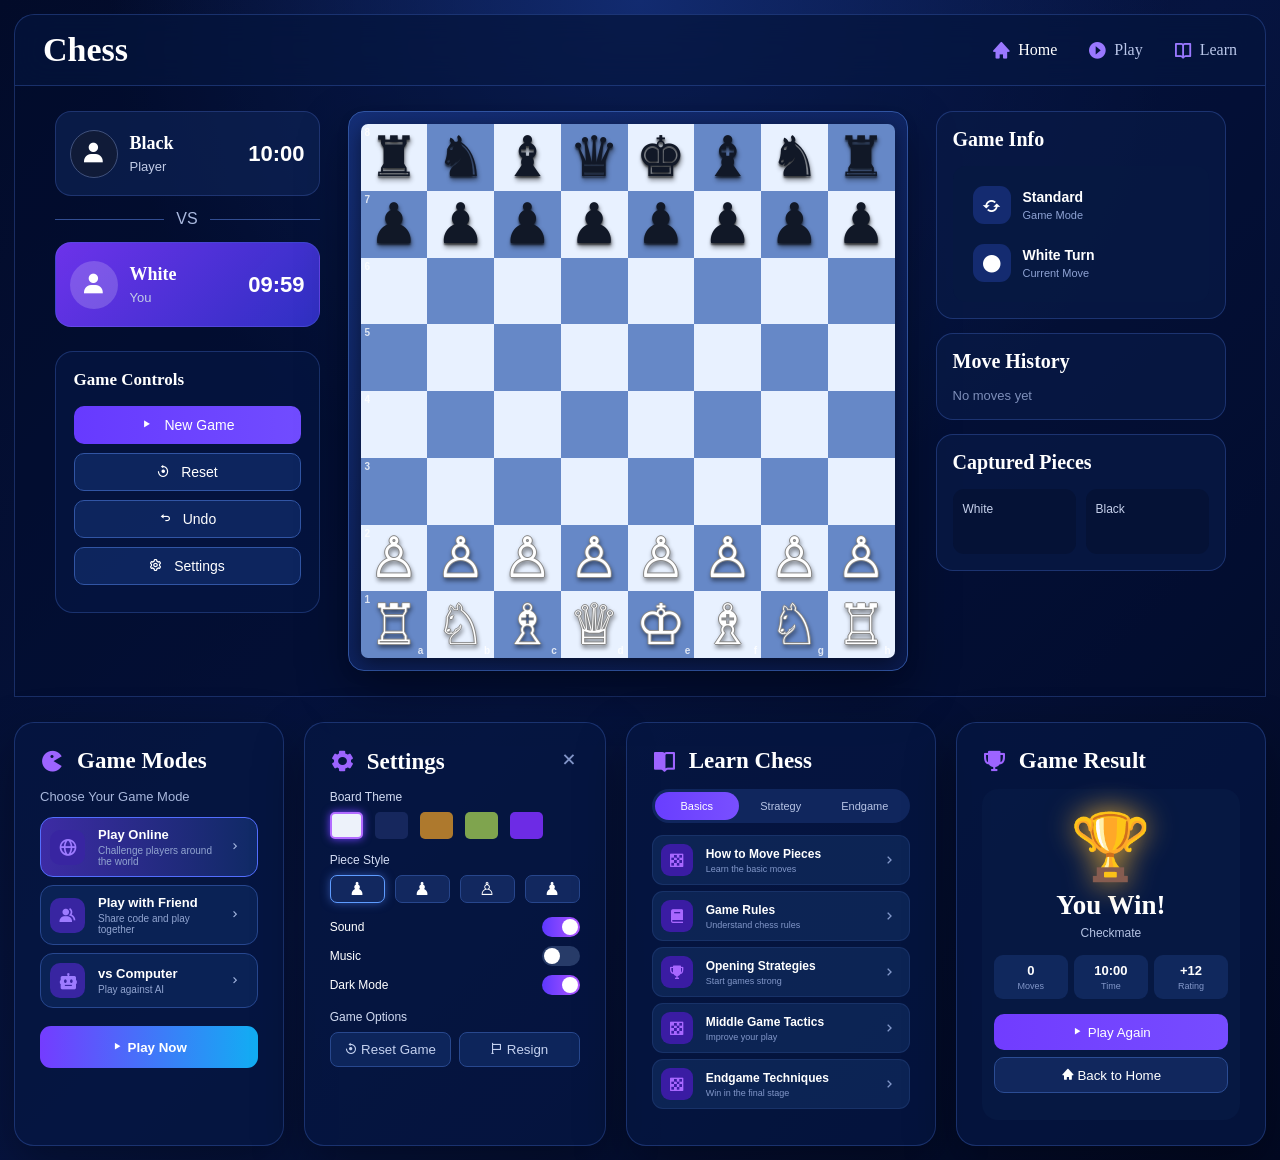
==== chess/index.html @ 4b5cb2f8 "chesss" ====
<!doctype html>
<html lang="en">
  <head>
    <meta charset="UTF-8" />
    <meta name="viewport" content="width=device-width, initial-scale=1.0" />

    <title>Chess Game</title>

    <link rel="stylesheet" href="chess.css" />

    <!-- Favicon -->
    <link rel="shortcut icon" href="image/logo.jpg" type="image/x-icon" />

    <!-- Boxicons -->
    <link
      href="https://unpkg.com/boxicons@2.1.4/css/boxicons.min.css"
      rel="stylesheet"
    />
  </head>

  <body>
    <div class="app">
      <!-- ================= HEADER ================= -->
      <header class="header">
        <div class="logo">
          <span>Chess</span>
        </div>

        <nav class="nav">
          <a class="active" href="../chooseGames.html">
            <i class="bx bxs-home"></i>
            Home
          </a>

          <a href="#game">
            <i class="bx bxs-caret-right-circle"></i>
            Play
          </a>

          <a href="#learn">
            <i class="bx bx-book-open"></i>
            Learn
          </a>
        </nav>
      </header>

      <!-- ================= MAIN GAME ================= -->
      <main class="main">
        <!-- LEFT PANEL -->
        <section class="left-panel">
          <!-- BLACK PLAYER -->
          <div class="player-card black-player">
            <div class="player-info">
              <div class="player-avatar black-avatar">
                <i class="bx bxs-user"></i>
              </div>

              <div>
                <h3>Black</h3>
                <span>Player</span>
              </div>
            </div>

            <div class="timer" id="blackTimer">10:00</div>
          </div>

          <div class="vs">
            <span></span>
            VS
            <span></span>
          </div>

          <!-- WHITE PLAYER -->
          <div class="player-card white-player">
            <div class="player-info">
              <div class="player-avatar white-avatar">
                <i class="bx bxs-user"></i>
              </div>

              <div>
                <h3>White</h3>
                <span>You</span>
              </div>
            </div>

            <div class="timer" id="whiteTimer">10:00</div>
          </div>

          <!-- GAME CONTROLS -->
          <div class="control-box">
            <h3>Game Controls</h3>

            <button class="main-btn" id="newGameBtn">
              <i class="bx bx-play"></i>
              New Game
            </button>

            <button class="control-btn" id="resetBtn">
              <i class="bx bx-reset"></i>
              Reset
            </button>

            <button class="control-btn" id="undoBtn">
              <i class="bx bx-undo"></i>
              Undo
            </button>

            <button class="control-btn" id="settingsBtn">
              <i class="bx bx-cog"></i>
              Settings
            </button>
          </div>
        </section>

        <!-- ================= BOARD ================= -->
        <section class="board-section" id="game">
          <div class="board-container">
            <div class="board" id="board"></div>
          </div>

          <div class="mobile-turn" id="mobileTurn">White's Turn</div>
        </section>

        <!-- ================= RIGHT PANEL ================= -->
        <section class="right-panel">
          <!-- GAME INFO -->
          <div class="info-card">
            <div class="card-title">
              <h2>Game Info</h2>
              <i class="bx bx-chess"></i>
            </div>

            <div class="game-info">
              <div class="info-row">
                <div class="info-icon">
                  <i class="bx bx-refresh"></i>
                </div>

                <div>
                  <strong>Standard</strong>
                  <span>Game Mode</span>
                </div>
              </div>

              <div class="info-row">
                <div class="info-icon">
                  <i class="bx bxs-circle"></i>
                </div>

                <div>
                  <strong id="turnText">White Turn</strong>
                  <span>Current Move</span>
                </div>
              </div>
            </div>
          </div>

          <!-- MOVE HISTORY -->
          <div class="info-card history-card">
            <div class="card-title">
              <h2>Move History</h2>
            </div>

            <div class="history" id="moveHistory">
              <p class="empty-history">No moves yet</p>
            </div>
          </div>

          <!-- CAPTURED -->
          <div class="info-card">
            <div class="card-title">
              <h2>Captured Pieces</h2>
            </div>

            <div class="captured-container">
              <div class="captured-side">
                <span>White</span>

                <div id="whiteCaptured" class="captured-pieces"></div>
              </div>

              <div class="captured-side">
                <span>Black</span>

                <div id="blackCaptured" class="captured-pieces"></div>
              </div>
            </div>
          </div>
        </section>
      </main>

      <!-- ================= BOTTOM SECTION ================= -->

      <section class="bottom-section">
        <!-- GAME MODES -->
        <div class="bottom-card modes-card">
          <div class="bottom-title">
            <i class="bx bxs-game"></i>
            <h2>Game Modes</h2>
          </div>

          <p class="subtitle">Choose Your Game Mode</p>

          <button class="mode-option active" data-mode="online">
            <div class="mode-icon">
              <i class="bx bx-globe"></i>
            </div>

            <div>
              <strong>Play Online</strong>
              <span>Challenge players around the world</span>
            </div>

            <i class="bx bx-chevron-right"></i>
          </button>

          <button class="mode-option" data-mode="friend">
            <div class="mode-icon">
              <i class="bx bxs-group"></i>
            </div>

            <div>
              <strong>Play with Friend</strong>
              <span>Share code and play together</span>
            </div>

            <i class="bx bx-chevron-right"></i>
          </button>

          <button class="mode-option" data-mode="computer">
            <div class="mode-icon">
              <i class="bx bxs-bot"></i>
            </div>

            <div>
              <strong>vs Computer</strong>
              <span>Play against AI</span>
            </div>

            <i class="bx bx-chevron-right"></i>
          </button>

          <button class="play-now" id="playNowBtn">
            <i class="bx bx-play"></i>
            Play Now
          </button>
        </div>

        <!-- SETTINGS -->
        <div class="bottom-card settings-card" id="settingsPanel">
          <div class="bottom-title">
            <i class="bx bxs-cog"></i>

            <h2>Settings</h2>

            <button id="closeSettings">
              <i class="bx bx-x"></i>
            </button>
          </div>

          <div class="setting-group">
            <label>Board Theme</label>

            <div class="theme-options">
              <button
                class="board-theme selected"
                data-theme="classic"
              ></button>

              <button class="board-theme blue" data-theme="blue"></button>

              <button class="board-theme brown" data-theme="brown"></button>

              <button class="board-theme green" data-theme="green"></button>

              <button class="board-theme purple" data-theme="purple"></button>
            </div>
          </div>

          <div class="setting-group">
            <label>Piece Style</label>

            <div class="piece-options">
              <button class="piece-style selected" data-style="classic">
                ♟
              </button>

              <button class="piece-style" data-style="simple">♟</button>

              <button class="piece-style" data-style="outline">♙</button>

              <button class="piece-style" data-style="unicode">♟</button>
            </div>
          </div>

          <div class="toggle-row">
            <span>Sound</span>

            <label class="switch">
              <input type="checkbox" id="soundToggle" checked />
              <span class="slider"></span>
            </label>
          </div>

          <div class="toggle-row">
            <span>Music</span>

            <label class="switch">
              <input type="checkbox" id="musicToggle" />
              <span class="slider"></span>
            </label>
          </div>

          <div class="toggle-row">
            <span>Dark Mode</span>

            <label class="switch">
              <input type="checkbox" id="darkToggle" checked />
              <span class="slider"></span>
            </label>
          </div>

          <div class="game-options">
            <span>Game Options</span>

            <div>
              <button id="resetGameBtn">
                <i class="bx bx-reset"></i>
                Reset Game
              </button>

              <button id="resignBtn">
                <i class="bx bx-flag"></i>
                Resign
              </button>
            </div>
          </div>
        </div>

        <!-- LEARN -->
        <div class="bottom-card learn-card" id="learn">
          <div class="bottom-title">
            <i class="bx bxs-book-open"></i>

            <h2>Learn Chess</h2>
          </div>

          <div class="learn-tabs">
            <button class="active">Basics</button>
            <button>Strategy</button>
            <button>Endgame</button>
          </div>

          <div class="learn-item">
            <div class="learn-icon">
              <i class="bx bxs-chess"></i>
            </div>

            <div>
              <strong>How to Move Pieces</strong>
              <span>Learn the basic moves</span>
            </div>

            <i class="bx bx-chevron-right"></i>
          </div>

          <div class="learn-item">
            <div class="learn-icon">
              <i class="bx bxs-book"></i>
            </div>

            <div>
              <strong>Game Rules</strong>
              <span>Understand chess rules</span>
            </div>

            <i class="bx bx-chevron-right"></i>
          </div>

          <div class="learn-item">
            <div class="learn-icon">
              <i class="bx bxs-trophy"></i>
            </div>

            <div>
              <strong>Opening Strategies</strong>
              <span>Start games strong</span>
            </div>

            <i class="bx bx-chevron-right"></i>
          </div>

          <div class="learn-item">
            <div class="learn-icon">
              <i class="bx bxs-chess"></i>
            </div>

            <div>
              <strong>Middle Game Tactics</strong>
              <span>Improve your play</span>
            </div>

            <i class="bx bx-chevron-right"></i>
          </div>

          <div class="learn-item">
            <div class="learn-icon">
              <i class="bx bxs-chess"></i>
            </div>

            <div>
              <strong>Endgame Techniques</strong>
              <span>Win in the final stage</span>
            </div>

            <i class="bx bx-chevron-right"></i>
          </div>
        </div>

        <!-- RESULT -->
        <div class="bottom-card result-card" id="resultCard">
          <div class="bottom-title">
            <i class="bx bxs-trophy"></i>

            <h2>Game Result</h2>
          </div>

          <div class="result-content">
            <div class="trophy">🏆</div>

            <h1 id="resultTitle">You Win!</h1>

            <p id="resultReason">Checkmate</p>

            <div class="result-stats">
              <div>
                <strong id="resultMoves">0</strong>
                <span>Moves</span>
              </div>

              <div>
                <strong id="resultTime">10:00</strong>
                <span>Time</span>
              </div>

              <div>
                <strong>+12</strong>
                <span>Rating</span>
              </div>
            </div>

            <button class="play-again" id="playAgainBtn">
              <i class="bx bx-play"></i>
              Play Again
            </button>

            <button class="home-btn">
              <i class="bx bxs-home"></i>
              Back to Home
            </button>
          </div>
        </div>
      </section>
    </div>

    <!-- PROMOTION MODAL -->
    <div class="promotion-modal" id="promotionModal">
      <div class="promotion-box">
        <h2>Choose Promotion</h2>

        <div class="promotion-options">
          <button data-piece="q">♕</button>
          <button data-piece="r">♖</button>
          <button data-piece="b">♗</button>
          <button data-piece="n">♘</button>
        </div>
      </div>
    </div>

    <!-- GAME OVER MODAL -->
    <div class="game-modal" id="gameModal">
      <div class="game-modal-box">
        <div class="modal-icon">🏆</div>

        <h2 id="modalTitle">You Win!</h2>

        <p id="modalText">Checkmate</p>

        <button id="modalNewGame">Play Again</button>
      </div>
    </div>

    <script src="chess.js"></script>
  </body>
</html>
---- chess/chess.css ----
* {
  margin: 0;
  padding: 0;
  box-sizing: border-box;
}

:root {
  --bg: #030d2d;
  --bg2: #071744;
  --card: rgba(9, 27, 75, 0.75);
  --border: rgba(93, 139, 255, 0.25);

  --text: #ffffff;
  --muted: #9daed6;

  --purple: #7040ff;
  --blue: #287cff;
  --cyan: #19b8ff;

  --light-square: #e8f1ff;
  --dark-square: #6688c7;

  --shadow: 0 20px 50px rgba(0, 0, 0, 0.35);
}

body {
  min-height: 100vh;
  font-family: Georgia, "Times New Roman", serif;
  background:
    radial-gradient(circle at 50% 0%, #122b70 0%, transparent 40%),
    linear-gradient(135deg, #020b29, #061440 50%, #020923);
  color: var(--text);
}

/* ================= APP ================= */

.app {
  width: 100%;
  max-width: 1550px;
  margin: auto;
  padding: 14px;
}

/* ================= HEADER ================= */

.header {
  height: 72px;

  display: flex;
  align-items: center;
  justify-content: space-between;

  padding: 0 28px;

  border: 1px solid var(--border);
  border-radius: 20px 20px 0 0;

  background: rgba(5, 20, 60, 0.75);
  backdrop-filter: blur(15px);
}

.logo {
  display: flex;
  align-items: center;
  gap: 12px;

  font-size: 34px;
  font-weight: bold;
}

.nav {
  display: flex;
  gap: 30px;
}

.nav a {
  color: #b9c6e9;
  text-decoration: none;

  display: flex;
  align-items: center;
  gap: 7px;

  font-size: 16px;

  transition: 0.2s;
}

.nav a i {
  color: #9a78ff;
  font-size: 20px;
}

.nav a:hover,
.nav a.active {
  color: white;
}

.header-right {
  display: flex;
  align-items: center;
  gap: 16px;
}

.theme-btn {
  border: 1px solid var(--border);
  border-radius: 30px;

  background: #0c1d4d;

  color: white;

  height: 36px;
  width: 75px;

  display: flex;
  align-items: center;
  justify-content: space-around;

  cursor: pointer;
}

.profile {
  width: 42px;
  height: 42px;

  border-radius: 50%;

  display: grid;
  place-items: center;

  background: linear-gradient(135deg, #496fff, #15a9ff);

  font-size: 25px;
}

.mobile-menu {
  display: none;
  background: none;
  border: none;
  color: white;
  font-size: 28px;
}

/* ================= MAIN ================= */

.main {
  display: grid;
  grid-template-columns: 265px minmax(450px, 560px) 290px;

  justify-content: center;
  gap: 28px;

  padding: 25px 20px;

  border-left: 1px solid var(--border);
  border-right: 1px solid var(--border);
  border-bottom: 1px solid var(--border);

  background: rgba(2, 13, 45, 0.45);
}

/* ================= LEFT ================= */

.left-panel {
  display: flex;
  flex-direction: column;
  gap: 14px;
}

.player-card {
  min-height: 85px;

  border-radius: 16px;

  border: 1px solid rgba(92, 128, 230, 0.25);

  background: rgba(15, 36, 87, 0.65);

  padding: 14px;

  display: flex;
  align-items: center;
  justify-content: space-between;
}

.player-card.white-player {
  background: linear-gradient(
    135deg,
    rgba(120, 55, 255, 0.9),
    rgba(55, 54, 220, 0.85)
  );
}

.player-info {
  display: flex;
  align-items: center;
  gap: 12px;
}

.player-avatar {
  width: 48px;
  height: 48px;

  border-radius: 50%;

  display: grid;
  place-items: center;

  font-size: 25px;
}

.black-avatar {
  background: #101b38;
  border: 1px solid #40517c;
}

.white-avatar {
  background: rgba(255, 255, 255, 0.18);
}

.player-info h3 {
  font-size: 18px;
  margin-bottom: 3px;
}

.player-info span {
  font-family: Arial, sans-serif;
  font-size: 13px;
  color: #c2cce7;
}

.timer {
  font-family: Arial, sans-serif;
  font-size: 22px;
  font-weight: bold;
}

.vs {
  display: flex;
  align-items: center;
  gap: 12px;

  color: #aab9df;

  text-align: center;
  font-family: Arial, sans-serif;
}

.vs span {
  height: 1px;
  background: #324d91;
  flex: 1;
}

/* ================= CONTROL ================= */

.control-box {
  margin-top: 10px;

  padding: 18px;

  border-radius: 18px;

  background: rgba(5, 22, 65, 0.8);
  border: 1px solid var(--border);
}

.control-box h3 {
  font-size: 17px;
  margin-bottom: 16px;
}

.control-btn,
.main-btn {
  width: 100%;
  height: 38px;

  margin-bottom: 9px;

  border-radius: 10px;

  cursor: pointer;

  color: white;

  font-size: 14px;

  border: 1px solid #3155a4;

  background: rgba(16, 43, 105, 0.75);

  transition: 0.2s;
}

.main-btn {
  background: linear-gradient(90deg, #673aff, #714cff);

  border: none;
}

.control-btn:hover,
.main-btn:hover {
  transform: translateY(-2px);
  filter: brightness(1.15);
}

.control-btn i,
.main-btn i {
  margin-right: 7px;
}

/* ================= BOARD ================= */

.board-section {
  display: flex;
  flex-direction: column;
  align-items: center;
}

.board-container {
  width: 100%;
  padding: 12px;

  background: linear-gradient(145deg, #142e76, #09194a);

  border: 1px solid #3155a4;

  border-radius: 16px;

  box-shadow: var(--shadow);
}

.board {
  width: 100%;

  aspect-ratio: 1;

  display: grid;
  grid-template-columns: repeat(8, 1fr);

  overflow: hidden;

  border-radius: 7px;

  box-shadow: 0 5px 20px rgba(0, 0, 0, 0.5);
}

/* ================= SQUARE ================= */

.square {
  position: relative;

  display: flex;
  align-items: center;
  justify-content: center;

  cursor: pointer;

  user-select: none;

  aspect-ratio: 1;
}

.square.light {
  background: var(--light-square);
}

.square.dark {
  background: var(--dark-square);
}

.square:hover {
  filter: brightness(1.08);
}

/* coordinates */

.square::after {
  position: absolute;

  font-family: Arial, sans-serif;
  font-size: 9px;

  pointer-events: none;
}

.rank {
  position: absolute;
  top: 3px;
  left: 4px;

  font-family: Arial, sans-serif;
  font-size: 10px;

  font-weight: bold;

  opacity: 0.8;
}

.file {
  position: absolute;
  bottom: 2px;
  right: 4px;

  font-family: Arial, sans-serif;
  font-size: 10px;

  font-weight: bold;

  opacity: 0.8;
}

/* ================= PIECES ================= */

.piece {
  position: relative;
  z-index: 3;

  font-family: "DejaVu Sans", "Segoe UI Symbol", serif;

  font-size: clamp(34px, 5vw, 56px);

  line-height: 1;

  transition: transform 0.12s;

  cursor: pointer;

  filter: drop-shadow(1px 3px 2px rgba(0, 0, 0, 0.45));
}

.piece:hover {
  transform: scale(1.07);
}

.white-piece {
  color: #ffffff;

  text-shadow:
    0 1px 0 #888,
    1px 0 0 #888,
    -1px 0 0 #888,
    0 -1px 0 #888;
}

.black-piece {
  color: #111827;

  text-shadow: 0 2px 2px rgba(0, 0, 0, 0.6);
}

/* ================= SELECT ================= */

.square.selected {
  box-shadow: inset 0 0 0 4px #a66cff;
}

/* legal move */

.square.valid::before {
  content: "";

  position: absolute;

  width: 24%;
  height: 24%;

  border-radius: 50%;

  background: rgba(30, 20, 100, 0.55);

  z-index: 2;
}

/* capture move */

.square.capture::before {
  content: "";

  position: absolute;

  inset: 7%;

  border-radius: 50%;

  border: 4px solid rgba(255, 72, 120, 0.75);

  z-index: 2;
}

/* check */

.square.check {
  background: #df435d !important;
}

/* last move */

.square.last-move {
  background: rgba(250, 224, 92, 0.6);
}

/* ================= MOBILE TURN ================= */

.mobile-turn {
  display: none;

  margin-top: 10px;

  padding: 8px 20px;

  border-radius: 20px;

  background: #182e68;

  font-family: Arial, sans-serif;
}

/* ================= RIGHT ================= */

.right-panel {
  display: flex;
  flex-direction: column;
  gap: 14px;
}

.info-card {
  background: rgba(8, 26, 70, 0.75);

  border: 1px solid var(--border);

  border-radius: 17px;

  padding: 16px;
}

.card-title {
  display: flex;
  justify-content: space-between;
  align-items: center;

  margin-bottom: 15px;
}

.card-title h2 {
  font-size: 20px;
}

.card-title i {
  color: #a578ff;
  font-size: 20px;
}

.game-info {
  background: rgba(7, 24, 65, 0.8);

  border-radius: 13px;

  padding: 10px;
}

.info-row {
  display: flex;
  align-items: center;
  gap: 12px;

  padding: 10px;
}

.info-icon {
  width: 38px;
  height: 38px;

  border-radius: 11px;

  display: grid;
  place-items: center;

  background: #142b70;

  color: white;

  font-size: 21px;
}

.info-row strong,
.info-row span {
  display: block;
}

.info-row strong {
  font-family: Arial, sans-serif;
  font-size: 14px;
}

.info-row span {
  margin-top: 4px;

  font-family: Arial, sans-serif;

  font-size: 11px;

  color: #8ea2d3;
}

/* ================= HISTORY ================= */

.history {
  max-height: 145px;

  overflow-y: auto;

  font-family: Arial, sans-serif;
}

.history::-webkit-scrollbar {
  width: 5px;
}

.history::-webkit-scrollbar-thumb {
  background: #6475d9;
  border-radius: 5px;
}

.history-row {
  display: grid;
  grid-template-columns: 30px 1fr 1fr;

  padding: 7px 3px;

  color: #d6def5;

  font-size: 13px;
}

.history-row span:first-child {
  color: #8295c8;
}

.empty-history {
  color: #7d8eb9;
  font-family: Arial, sans-serif;
  font-size: 13px;
}

/* ================= CAPTURED ================= */

.captured-container {
  display: grid;
  grid-template-columns: 1fr 1fr;
  gap: 10px;
}

.captured-side {
  min-height: 65px;

  padding: 10px;

  border-radius: 11px;

  background: rgba(5, 18, 52, 0.8);
}

.captured-side > span {
  font-family: Arial, sans-serif;
  font-size: 12px;
  color: #c6d0eb;
}

.captured-pieces {
  display: flex;
  flex-wrap: wrap;

  gap: 2px;

  margin-top: 6px;

  font-size: 21px;
}

/* ================= BOTTOM ================= */

.bottom-section {
  display: grid;

  grid-template-columns:
    1fr
    1.1fr
    1.15fr
    1.15fr;

  gap: 20px;

  padding-top: 25px;
}

.bottom-card {
  min-height: 365px;

  padding: 25px;

  border-radius: 20px;

  border: 1px solid var(--border);

  background: rgba(6, 23, 66, 0.78);

  box-shadow: var(--shadow);
}

.bottom-title {
  display: flex;
  align-items: center;
  gap: 12px;

  margin-bottom: 15px;
}

.bottom-title > i {
  color: #9d64ff;
  font-size: 25px;
}

.bottom-title h2 {
  font-size: 23px;
}

.bottom-title button {
  margin-left: auto;

  border: none;
  background: transparent;

  color: #8295c8;

  font-size: 22px;

  cursor: pointer;
}

.subtitle {
  font-family: Arial, sans-serif;
  font-size: 13px;

  color: #a8b7dc;

  margin-bottom: 13px;
}

/* ================= MODES ================= */

.mode-option {
  width: 100%;

  display: grid;

  grid-template-columns: 38px 1fr 20px;

  align-items: center;

  text-align: left;

  gap: 10px;

  margin-bottom: 8px;

  padding: 9px;

  border-radius: 13px;

  color: white;

  border: 1px solid #27478f;

  background: rgba(14, 40, 95, 0.7);

  cursor: pointer;
}

.mode-option.active {
  border-color: #536eff;
  background: linear-gradient(
    90deg,
    rgba(75, 49, 190, 0.8),
    rgba(18, 47, 110, 0.8)
  );
}

.mode-icon {
  width: 35px;
  height: 35px;

  display: grid;
  place-items: center;

  border-radius: 10px;

  background: #3825a1;

  color: #9d7bff;

  font-size: 20px;
}

.mode-option strong,
.mode-option span {
  display: block;
}

.mode-option strong {
  font-family: Arial, sans-serif;
  font-size: 13px;
}

.mode-option span {
  margin-top: 3px;

  color: #91a4d0;

  font-family: Arial, sans-serif;
  font-size: 10px;
}

.mode-option > i {
  color: #a4b7e0;
}

.play-now {
  width: 100%;

  margin-top: 10px;

  height: 42px;

  border: none;
  border-radius: 11px;

  color: white;

  font-weight: bold;

  cursor: pointer;

  background: linear-gradient(90deg, #743cff, #11aef3);
}

/* ================= SETTINGS ================= */

.setting-group {
  margin-bottom: 14px;
}

.setting-group label,
.game-options > span {
  display: block;

  margin-bottom: 8px;

  font-family: Arial, sans-serif;

  font-size: 12px;

  color: #d3dcf3;
}

.theme-options {
  display: flex;
  gap: 12px;
}

.board-theme {
  width: 33px;
  height: 27px;

  border-radius: 5px;

  border: 2px solid transparent;

  background: #edf2fa;

  cursor: pointer;
}

.board-theme.blue {
  background: #16275d;
}

.board-theme.brown {
  background: #ae792d;
}

.board-theme.green {
  background: #7fa44e;
}

.board-theme.purple {
  background: #6d2be5;
}

.board-theme.selected {
  border-color: #b26bff;

  box-shadow: 0 0 8px #7040ff;
}

.piece-options {
  display: flex;
  gap: 10px;
}

.piece-style {
  width: 55px;
  height: 28px;

  border-radius: 7px;

  border: 1px solid #27468c;

  background: #12285f;

  color: white;

  cursor: pointer;

  font-size: 18px;
}

.piece-style.selected {
  border-color: #5e9cff;
  box-shadow: 0 0 10px rgba(83, 135, 255, 0.5);
}

/* ================= SWITCH ================= */

.toggle-row {
  display: flex;
  justify-content: space-between;
  align-items: center;

  margin: 9px 0;

  font-family: Arial, sans-serif;
  font-size: 12px;
}

.switch {
  position: relative;

  width: 38px;
  height: 20px;
}

.switch input {
  opacity: 0;
  width: 0;
  height: 0;
}

.slider {
  position: absolute;

  inset: 0;

  border-radius: 20px;

  background: #273b68;

  cursor: pointer;

  transition: 0.2s;
}

.slider::before {
  content: "";

  position: absolute;

  width: 16px;
  height: 16px;

  left: 2px;
  top: 2px;

  background: white;

  border-radius: 50%;

  transition: 0.2s;
}

.switch input:checked + .slider {
  background: linear-gradient(90deg, #5d38ff, #af55ff);
}

.switch input:checked + .slider::before {
  transform: translateX(18px);
}

/* ================= GAME OPTIONS ================= */

.game-options {
  margin-top: 15px;
}

.game-options > div {
  display: flex;
  gap: 8px;
}

.game-options button {
  flex: 1;

  height: 35px;

  border-radius: 8px;

  color: #c5d2f0;

  background: #0d255b;

  border: 1px solid #28488e;

  cursor: pointer;
}

/* ================= LEARN ================= */

.learn-tabs {
  display: grid;
  grid-template-columns: repeat(3, 1fr);

  background: #10265d;

  border-radius: 20px;

  padding: 3px;

  margin-bottom: 12px;
}

.learn-tabs button {
  border: none;

  border-radius: 18px;

  height: 28px;

  background: transparent;

  color: #b7c4e5;

  cursor: pointer;

  font-family: Arial, sans-serif;
  font-size: 11px;
}

.learn-tabs button.active {
  color: white;

  background: linear-gradient(90deg, #693eff, #794fff);
}

.learn-item {
  display: grid;
  grid-template-columns: 35px 1fr 20px;

  align-items: center;

  gap: 10px;

  padding: 8px;

  margin-bottom: 6px;

  border-radius: 11px;

  background: rgba(15, 40, 91, 0.8);

  border: 1px solid rgba(72, 106, 182, 0.2);

  cursor: pointer;
}

.learn-icon {
  width: 32px;
  height: 32px;

  border-radius: 9px;

  display: grid;
  place-items: center;

  background: #3a1ca3;

  color: #a867ff;
}

.learn-item strong,
.learn-item span {
  display: block;
}

.learn-item strong {
  font-family: Arial, sans-serif;
  font-size: 12px;
}

.learn-item span {
  color: #8297c9;

  font-family: Arial, sans-serif;
  font-size: 9px;

  margin-top: 3px;
}

.learn-item > i {
  color: #8297c9;
}

/* ================= RESULT ================= */

.result-content {
  text-align: center;

  background: rgba(8, 27, 70, 0.65);

  border-radius: 16px;

  padding: 20px 12px;
}

.trophy {
  font-size: 65px;

  filter: drop-shadow(0 0 15px #e5a932);
}

.result-content h1 {
  margin-top: 5px;

  font-size: 27px;
}

.result-content > p {
  color: #b4c2e2;

  font-family: Arial, sans-serif;

  font-size: 12px;

  margin: 5px 0 15px;
}

.result-stats {
  display: grid;

  grid-template-columns: repeat(3, 1fr);

  gap: 6px;

  margin-bottom: 15px;
}

.result-stats div {
  padding: 8px;

  border-radius: 9px;

  background: #10285d;
}

.result-stats strong,
.result-stats span {
  display: block;
}

.result-stats strong {
  font-family: Arial, sans-serif;
  font-size: 13px;
}

.result-stats span {
  color: #8297c9;
  font-family: Arial, sans-serif;
  font-size: 9px;
  margin-top: 3px;
}

.play-again,
.home-btn {
  width: 100%;

  height: 36px;

  border-radius: 10px;

  cursor: pointer;

  color: white;

  font-family: Arial, sans-serif;

  margin-bottom: 7px;
}

.play-again {
  border: none;

  background: linear-gradient(90deg, #713cff, #764cff);
}

.home-btn {
  background: #11275d;

  border: 1px solid #2b4c93;
}

/* ================= MODALS ================= */

.promotion-modal,
.game-modal {
  position: fixed;

  inset: 0;

  z-index: 100;

  display: none;

  align-items: center;
  justify-content: center;

  background: rgba(0, 0, 0, 0.7);

  backdrop-filter: blur(5px);
}

.promotion-modal.show,
.game-modal.show {
  display: flex;
}

.promotion-box,
.game-modal-box {
  padding: 25px;

  width: min(400px, 90%);

  text-align: center;

  border-radius: 20px;

  border: 1px solid #425cbb;

  background: #081d52;

  box-shadow: 0 20px 70px rgba(0, 0, 0, 0.6);
}

.promotion-box h2,
.game-modal-box h2 {
  margin-bottom: 20px;
}

.promotion-options {
  display: grid;

  grid-template-columns: repeat(4, 1fr);

  gap: 10px;
}

.promotion-options button {
  height: 70px;

  border-radius: 12px;

  border: 1px solid #3958a0;

  background: #10285d;

  color: white;

  font-size: 45px;

  cursor: pointer;
}

.promotion-options button:hover {
  background: #6541d6;
}

.modal-icon {
  font-size: 60px;
}

.game-modal-box p {
  color: #aebce0;

  margin: 10px 0 20px;

  font-family: Arial, sans-serif;
}

.game-modal-box button {
  width: 100%;

  height: 42px;

  border: none;

  border-radius: 10px;

  color: white;

  cursor: pointer;

  background: linear-gradient(90deg, #713dff, #11aaf4);
}

/* ================= LIGHT MODE ================= */

body.light-mode {
  --bg: #eef3ff;
  --bg2: #ffffff;
  --text: #17244a;
  --muted: #66759c;

  background: linear-gradient(135deg, #e9efff, #f8faff);

  color: #17244a;
}

body.light-mode .header,
body.light-mode .main,
body.light-mode .bottom-card,
body.light-mode .info-card,
body.light-mode .control-box {
  background: rgba(255, 255, 255, 0.85);
}

body.light-mode .nav a {
  color: #526184;
}

body.light-mode .info-row strong,
body.light-mode .card-title h2,
body.light-mode .bottom-title h2 {
  color: #18264d;
}

/* ================= RESPONSIVE ================= */

@media (max-width: 1250px) {
  .main {
    grid-template-columns: 220px minmax(420px, 520px) 250px;
    gap: 15px;
  }

  .bottom-section {
    grid-template-columns: repeat(2, 1fr);
  }

  .nav {
    gap: 15px;
  }
}

@media (max-width: 950px) {
  .nav {
    display: none;
  }

  .mobile-menu {
    display: block;
  }

  .main {
    grid-template-columns: 1fr;

    justify-items: center;
  }

  .left-panel {
    width: min(560px, 100%);
    order: 2;

    display: grid;
    grid-template-columns: 1fr 60px 1fr;
    align-items: center;
  }

  .control-box {
    grid-column: 1 / -1;
  }

  .vs {
    height: 100%;
  }

  .right-panel {
    width: min(560px, 100%);
    order: 3;
  }

  .board-section {
    width: min(600px, 100%);
    order: 1;
  }
}

@media (max-width: 650px) {
  .app {
    padding: 5px;
  }

  .header {
    height: 60px;

    padding: 0 13px;

    border-radius: 14px 14px 0 0;
  }

  .logo {
    font-size: 25px;
  }

  .logo-piece {
    font-size: 35px;
  }

  .profile {
    width: 34px;
    height: 34px;

    font-size: 20px;
  }

  .theme-btn {
    width: 58px;
    height: 30px;
  }

  .main {
    padding: 15px 8px;

    gap: 12px;
  }

  .board-container {
    padding: 7px;

    border-radius: 12px;
  }

  .piece {
    font-size: clamp(26px, 9vw, 43px);
  }

  .mobile-turn {
    display: block;
  }

  .left-panel {
    width: 100%;

    grid-template-columns: 1fr;

    gap: 8px;
  }

  .vs {
    display: none;
  }

  .player-card {
    min-height: 65px;
  }

  .player-avatar {
    width: 40px;
    height: 40px;
  }

  .control-box {
    padding: 12px;
  }

  .right-panel {
    width: 100%;
  }

  .bottom-section {
    grid-template-columns: 1fr;

    gap: 12px;

    padding: 12px 0;
  }

  .bottom-card {
    min-height: auto;

    padding: 18px;
  }

  .settings-card {
    order: 2;
  }

  .learn-card {
    order: 3;
  }

  .result-card {
    order: 4;
  }
}
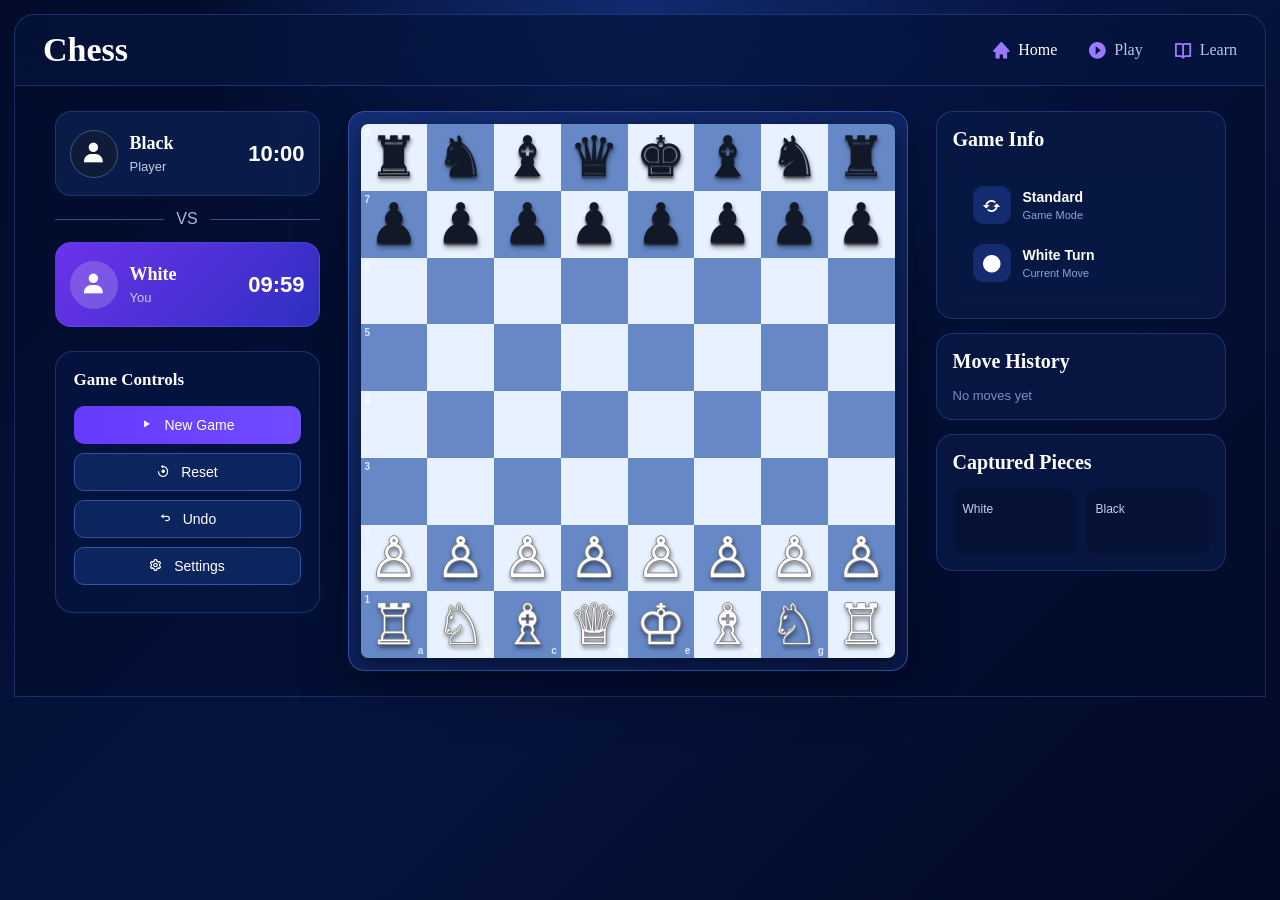
==== commit 72dbad15: "chess" ====
--- a/chess/index.html
+++ b/chess/index.html
@@ -190,277 +190,6 @@
       </main>
 
       <!-- ================= BOTTOM SECTION ================= -->
-
-      <section class="bottom-section">
-        <!-- GAME MODES -->
-        <div class="bottom-card modes-card">
-          <div class="bottom-title">
-            <i class="bx bxs-game"></i>
-            <h2>Game Modes</h2>
-          </div>
-
-          <p class="subtitle">Choose Your Game Mode</p>
-
-          <button class="mode-option active" data-mode="online">
-            <div class="mode-icon">
-              <i class="bx bx-globe"></i>
-            </div>
-
-            <div>
-              <strong>Play Online</strong>
-              <span>Challenge players around the world</span>
-            </div>
-
-            <i class="bx bx-chevron-right"></i>
-          </button>
-
-          <button class="mode-option" data-mode="friend">
-            <div class="mode-icon">
-              <i class="bx bxs-group"></i>
-            </div>
-
-            <div>
-              <strong>Play with Friend</strong>
-              <span>Share code and play together</span>
-            </div>
-
-            <i class="bx bx-chevron-right"></i>
-          </button>
-
-          <button class="mode-option" data-mode="computer">
-            <div class="mode-icon">
-              <i class="bx bxs-bot"></i>
-            </div>
-
-            <div>
-              <strong>vs Computer</strong>
-              <span>Play against AI</span>
-            </div>
-
-            <i class="bx bx-chevron-right"></i>
-          </button>
-
-          <button class="play-now" id="playNowBtn">
-            <i class="bx bx-play"></i>
-            Play Now
-          </button>
-        </div>
-
-        <!-- SETTINGS -->
-        <div class="bottom-card settings-card" id="settingsPanel">
-          <div class="bottom-title">
-            <i class="bx bxs-cog"></i>
-
-            <h2>Settings</h2>
-
-            <button id="closeSettings">
-              <i class="bx bx-x"></i>
-            </button>
-          </div>
-
-          <div class="setting-group">
-            <label>Board Theme</label>
-
-            <div class="theme-options">
-              <button
-                class="board-theme selected"
-                data-theme="classic"
-              ></button>
-
-              <button class="board-theme blue" data-theme="blue"></button>
-
-              <button class="board-theme brown" data-theme="brown"></button>
-
-              <button class="board-theme green" data-theme="green"></button>
-
-              <button class="board-theme purple" data-theme="purple"></button>
-            </div>
-          </div>
-
-          <div class="setting-group">
-            <label>Piece Style</label>
-
-            <div class="piece-options">
-              <button class="piece-style selected" data-style="classic">
-                ♟
-              </button>
-
-              <button class="piece-style" data-style="simple">♟</button>
-
-              <button class="piece-style" data-style="outline">♙</button>
-
-              <button class="piece-style" data-style="unicode">♟</button>
-            </div>
-          </div>
-
-          <div class="toggle-row">
-            <span>Sound</span>
-
-            <label class="switch">
-              <input type="checkbox" id="soundToggle" checked />
-              <span class="slider"></span>
-            </label>
-          </div>
-
-          <div class="toggle-row">
-            <span>Music</span>
-
-            <label class="switch">
-              <input type="checkbox" id="musicToggle" />
-              <span class="slider"></span>
-            </label>
-          </div>
-
-          <div class="toggle-row">
-            <span>Dark Mode</span>
-
-            <label class="switch">
-              <input type="checkbox" id="darkToggle" checked />
-              <span class="slider"></span>
-            </label>
-          </div>
-
-          <div class="game-options">
-            <span>Game Options</span>
-
-            <div>
-              <button id="resetGameBtn">
-                <i class="bx bx-reset"></i>
-                Reset Game
-              </button>
-
-              <button id="resignBtn">
-                <i class="bx bx-flag"></i>
-                Resign
-              </button>
-            </div>
-          </div>
-        </div>
-
-        <!-- LEARN -->
-        <div class="bottom-card learn-card" id="learn">
-          <div class="bottom-title">
-            <i class="bx bxs-book-open"></i>
-
-            <h2>Learn Chess</h2>
-          </div>
-
-          <div class="learn-tabs">
-            <button class="active">Basics</button>
-            <button>Strategy</button>
-            <button>Endgame</button>
-          </div>
-
-          <div class="learn-item">
-            <div class="learn-icon">
-              <i class="bx bxs-chess"></i>
-            </div>
-
-            <div>
-              <strong>How to Move Pieces</strong>
-              <span>Learn the basic moves</span>
-            </div>
-
-            <i class="bx bx-chevron-right"></i>
-          </div>
-
-          <div class="learn-item">
-            <div class="learn-icon">
-              <i class="bx bxs-book"></i>
-            </div>
-
-            <div>
-              <strong>Game Rules</strong>
-              <span>Understand chess rules</span>
-            </div>
-
-            <i class="bx bx-chevron-right"></i>
-          </div>
-
-          <div class="learn-item">
-            <div class="learn-icon">
-              <i class="bx bxs-trophy"></i>
-            </div>
-
-            <div>
-              <strong>Opening Strategies</strong>
-              <span>Start games strong</span>
-            </div>
-
-            <i class="bx bx-chevron-right"></i>
-          </div>
-
-          <div class="learn-item">
-            <div class="learn-icon">
-              <i class="bx bxs-chess"></i>
-            </div>
-
-            <div>
-              <strong>Middle Game Tactics</strong>
-              <span>Improve your play</span>
-            </div>
-
-            <i class="bx bx-chevron-right"></i>
-          </div>
-
-          <div class="learn-item">
-            <div class="learn-icon">
-              <i class="bx bxs-chess"></i>
-            </div>
-
-            <div>
-              <strong>Endgame Techniques</strong>
-              <span>Win in the final stage</span>
-            </div>
-
-            <i class="bx bx-chevron-right"></i>
-          </div>
-        </div>
-
-        <!-- RESULT -->
-        <div class="bottom-card result-card" id="resultCard">
-          <div class="bottom-title">
-            <i class="bx bxs-trophy"></i>
-
-            <h2>Game Result</h2>
-          </div>
-
-          <div class="result-content">
-            <div class="trophy">🏆</div>
-
-            <h1 id="resultTitle">You Win!</h1>
-
-            <p id="resultReason">Checkmate</p>
-
-            <div class="result-stats">
-              <div>
-                <strong id="resultMoves">0</strong>
-                <span>Moves</span>
-              </div>
-
-              <div>
-                <strong id="resultTime">10:00</strong>
-                <span>Time</span>
-              </div>
-
-              <div>
-                <strong>+12</strong>
-                <span>Rating</span>
-              </div>
-            </div>
-
-            <button class="play-again" id="playAgainBtn">
-              <i class="bx bx-play"></i>
-              Play Again
-            </button>
-
-            <button class="home-btn">
-              <i class="bx bxs-home"></i>
-              Back to Home
-            </button>
-          </div>
-        </div>
-      </section>
     </div>
 
     <!-- PROMOTION MODAL -->
